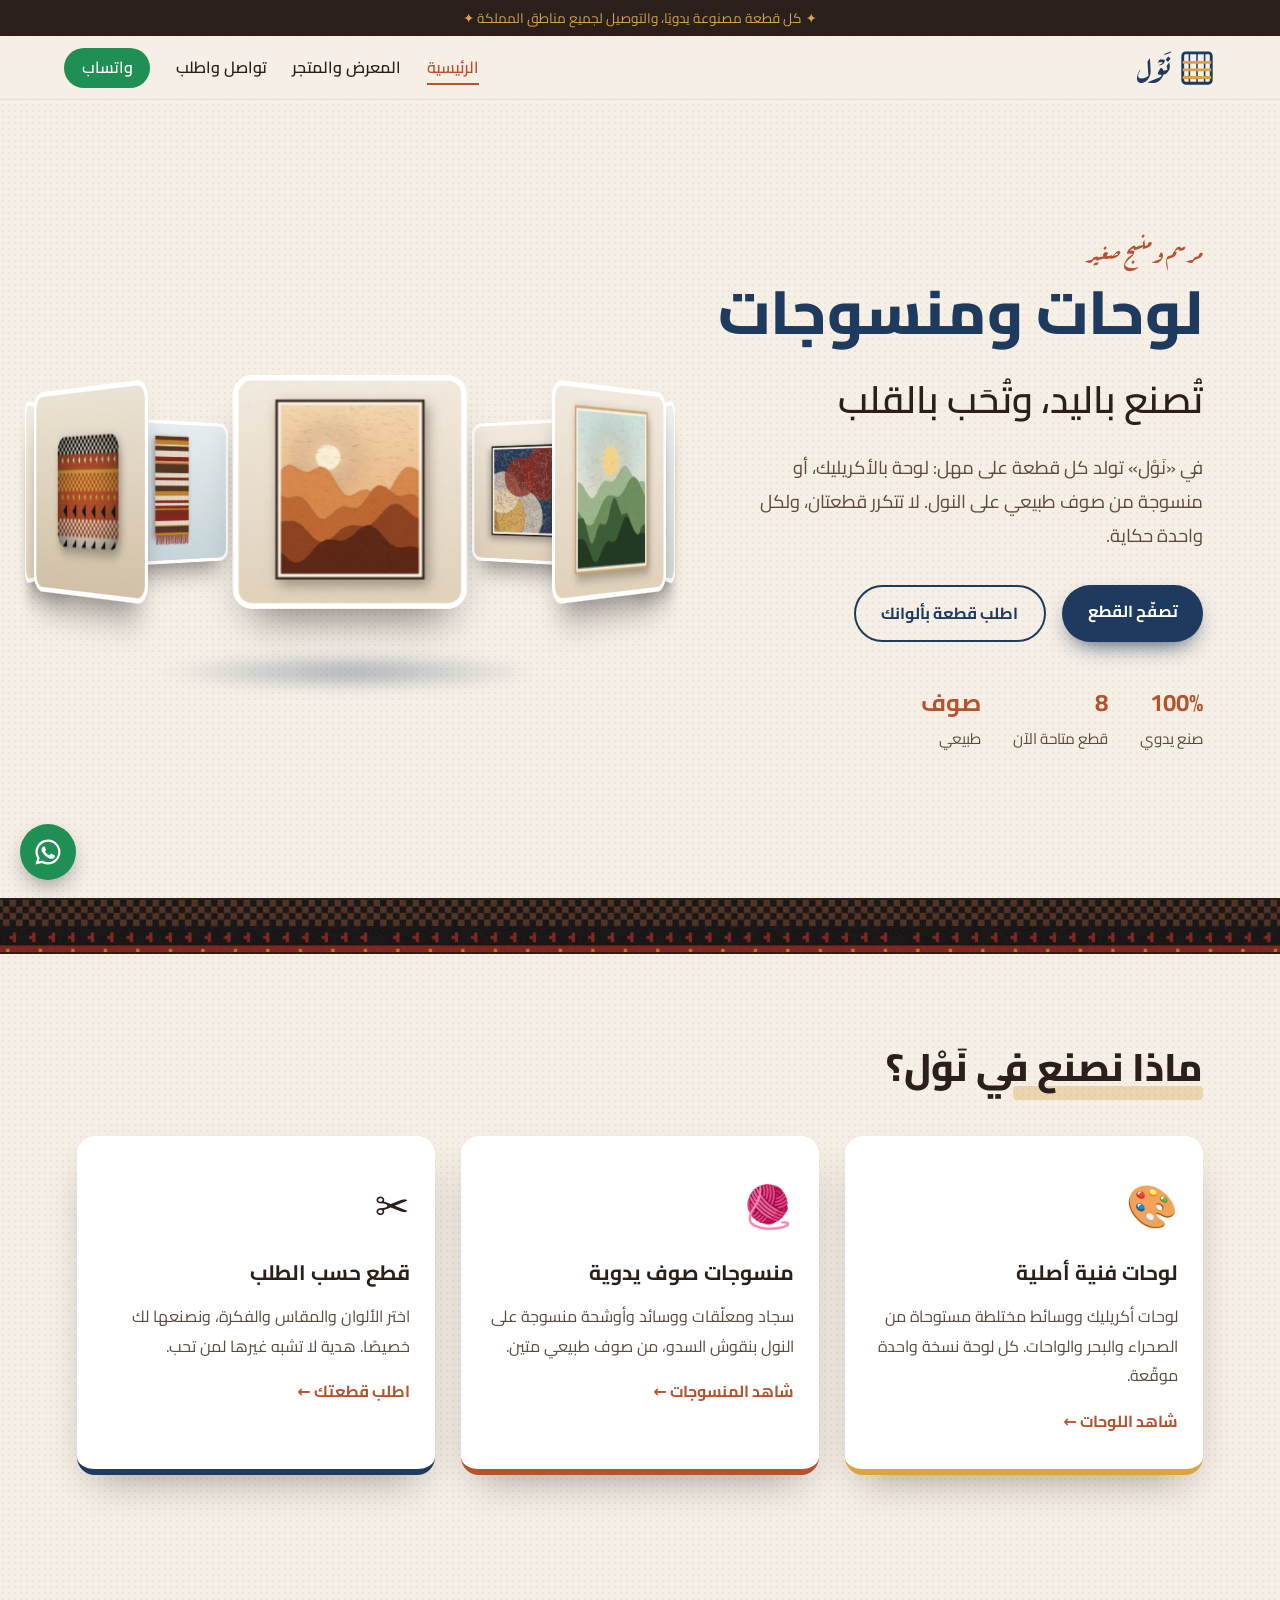
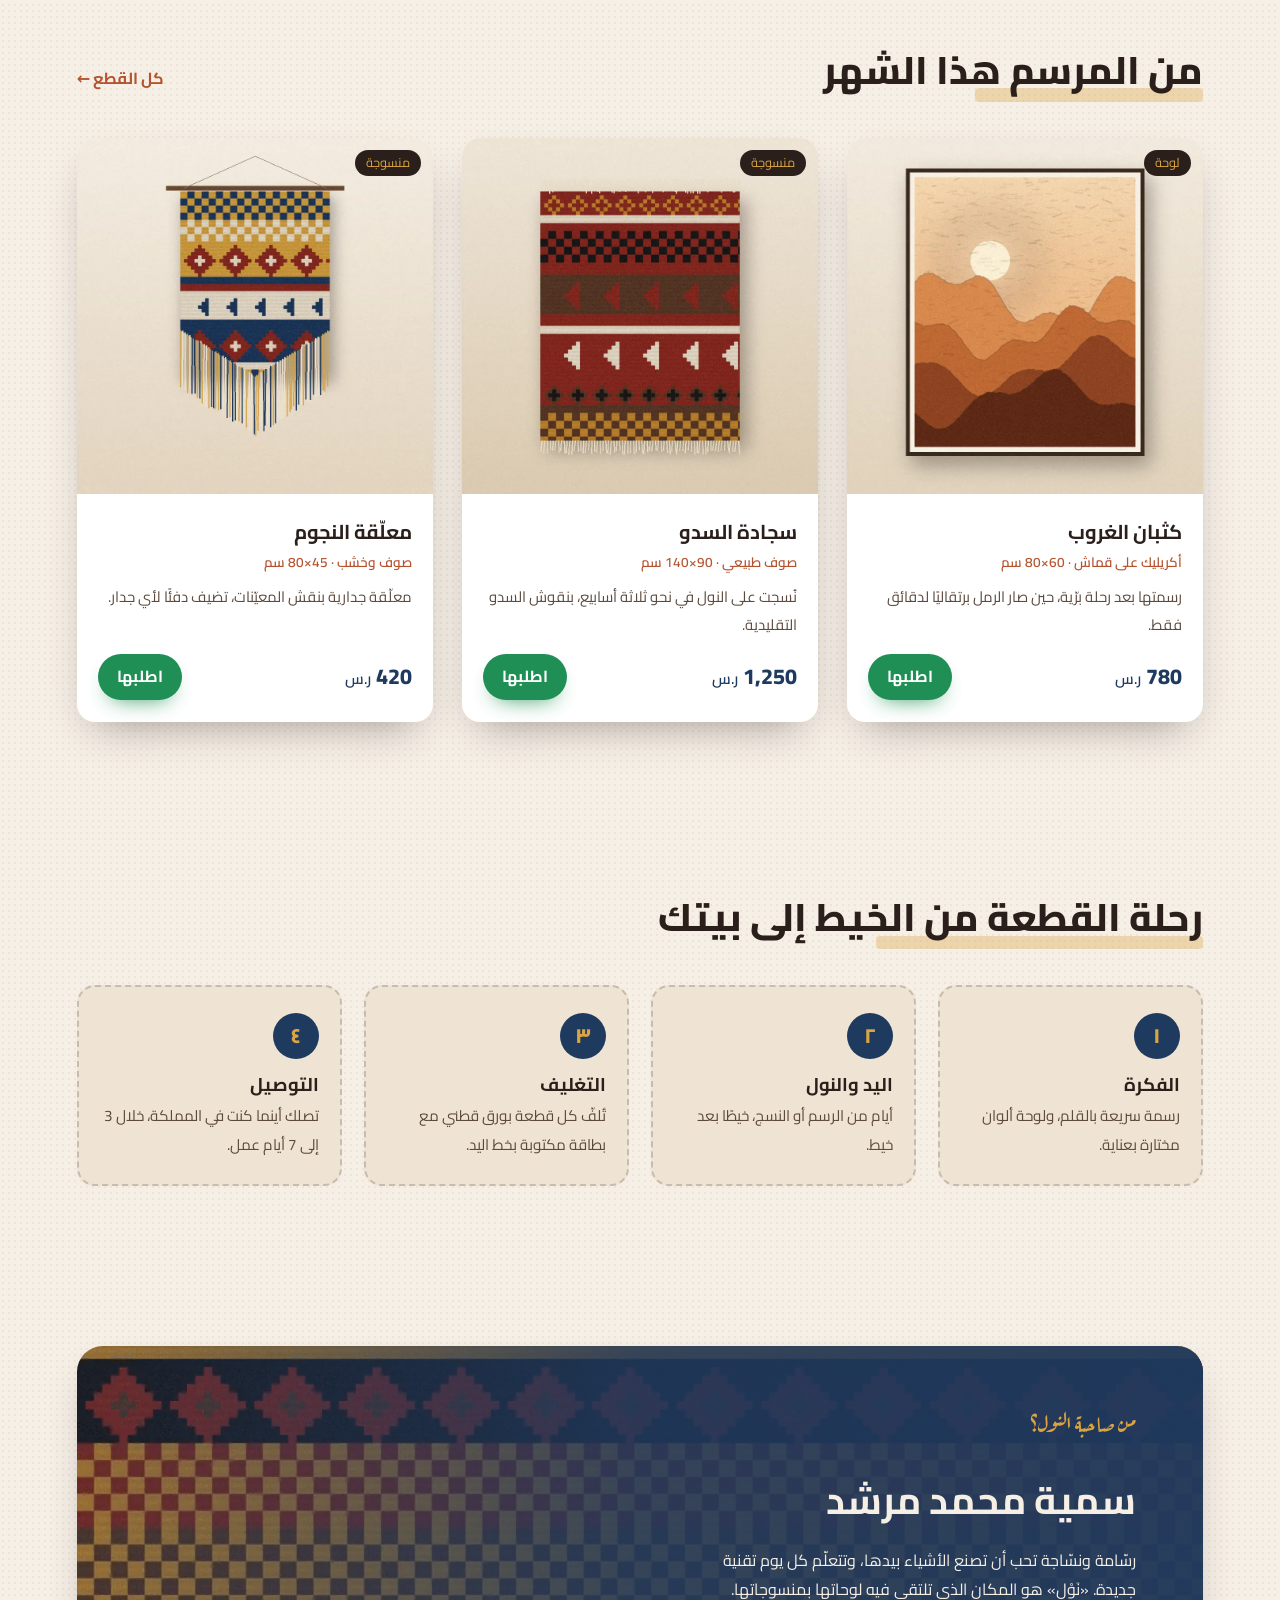
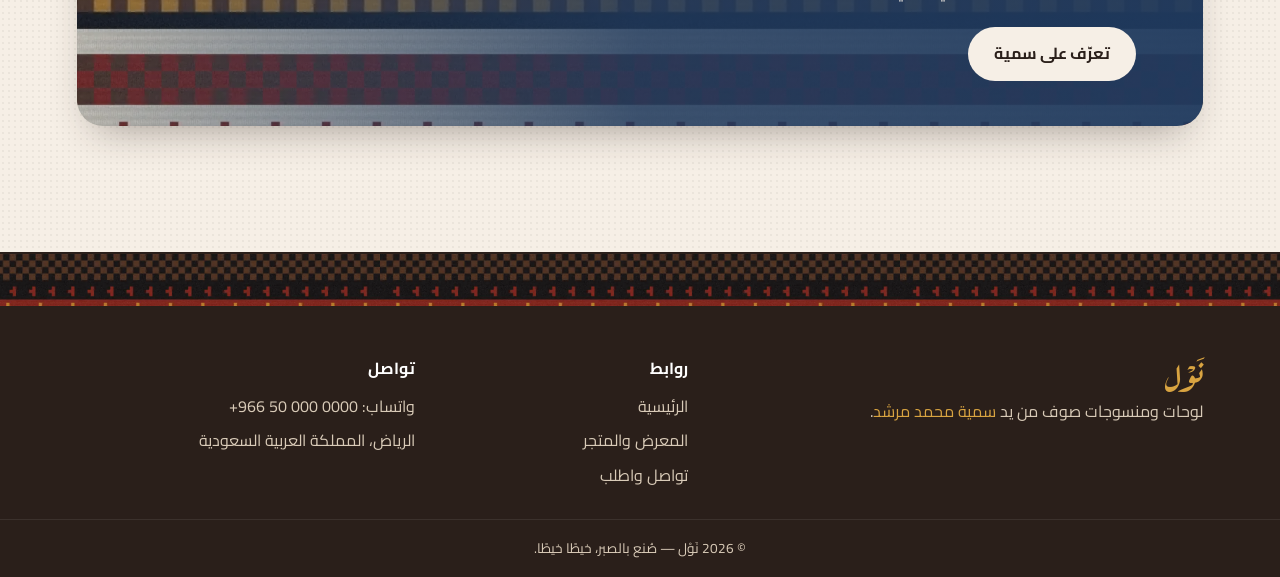
==== index.html @ 65b993cb "رفع المشروع Co-Authored-By: Claude Opus 5.5 <noreply@anthropic.com> Claude-Session: https://claude.a" ====
<!DOCTYPE html>
<html lang="ar" dir="rtl">
<head>
  <meta charset="UTF-8">
  <meta name="viewport" content="width=device-width, initial-scale=1.0">
  <title>نَوْل — لوحات ومنسوجات صوف يدوية</title>
  <meta name="description" content="لوحات فنية ومنسوجات صوف تُصنع يدويًا بنقوش السدو، والطلب عبر واتساب.">
  <meta name="theme-color" content="#1f3a5f">
  <link rel="preconnect" href="https://fonts.googleapis.com">
  <link rel="preconnect" href="https://fonts.gstatic.com" crossorigin>
  <link href="https://fonts.googleapis.com/css2?family=Aref+Ruqaa:wght@400;700&family=Cairo:wght@400;600;800&display=swap" rel="stylesheet">
  <link rel="stylesheet" href="style.css">
</head>
<body class="page-home">

  <div class="topbar">✦ كل قطعة مصنوعة يدويًا، والتوصيل لجميع مناطق المملكة ✦</div>
  <header class="site-header">
    <a href="index.html" class="logo" aria-label="نَوْل — الرئيسية">
      <svg viewBox="0 0 40 40" aria-hidden="true"><rect x="5" y="4" width="30" height="32" rx="3" fill="none" stroke="currentColor" stroke-width="3"/><path d="M12 4v32M20 4v32M28 4v32" stroke="currentColor" stroke-width="1.6"/><path d="M5 14h30M5 22h30M5 30h30" stroke="#d9a441" stroke-width="3"/></svg>
      <span>نَوْل</span>
    </a>
    <button class="menu-btn" aria-label="القائمة" aria-expanded="false">☰</button>
    <nav class="nav">
      <a href="index.html" aria-current="page">الرئيسية</a>
      <a href="products.html">المعرض والمتجر</a>
      <a href="contact.html">تواصل واطلب</a>
      <a class="nav-wa" href="https://wa.me/966500000000" target="_blank" rel="noopener">واتساب</a>
    </nav>
  </header>

  <main>
    <section class="hero">
      <div class="hero-text reveal">
        <p class="kicker">مرسم ومنسج صغير</p>
        <h1>لوحات ومنسوجات<br><span>تُصنع باليد، وتُحَب بالقلب</span></h1>
        <p class="lead">في «نَوْل» تولد كل قطعة على مهل: لوحة بالأكريليك، أو منسوجة من صوف طبيعي على النول. لا تتكرر قطعتان، ولكل واحدة حكاية.</p>
        <div class="hero-actions">
          <a class="btn btn-primary" href="products.html">تصفّح القطع</a>
          <a class="btn btn-ghost" href="contact.html">اطلب قطعة بألوانك</a>
        </div>
        <ul class="hero-facts">
          <li><strong>100%</strong> صنع يدوي</li>
          <li><strong>8</strong> قطع متاحة الآن</li>
          <li><strong>صوف</strong> طبيعي</li>
        </ul>
      </div>
      <div class="carousel-scene reveal" aria-label="عرض دوّار ثلاثي الأبعاد لقطع نَوْل">
        <div class="ring"><figure class="ring-item" style="--i:0"><img src="assets/images/painting-dunes.webp" alt="" width="900" height="900"></figure><figure class="ring-item" style="--i:1"><img src="assets/images/painting-oasis.webp" alt="" width="900" height="900"></figure><figure class="ring-item" style="--i:2"><img src="assets/images/painting-sea.webp" alt="" width="900" height="900"></figure><figure class="ring-item" style="--i:3"><img src="assets/images/painting-abstract.webp" alt="" width="900" height="900"></figure><figure class="ring-item" style="--i:4"><img src="assets/images/rug-sadu.webp" alt="" width="900" height="900"></figure><figure class="ring-item" style="--i:5"><img src="assets/images/scarf-wool.webp" alt="" width="900" height="900"></figure><figure class="ring-item" style="--i:6"><img src="assets/images/wall-hanging.webp" alt="" width="900" height="900"></figure><figure class="ring-item" style="--i:7"><img src="assets/images/cushion-sadu.webp" alt="" width="900" height="900"></figure></div>
        <div class="ring-floor" aria-hidden="true"></div>
      </div>
    </section>

    <div class="sadu-band" role="presentation"></div>

    <section class="section services">
      <h2 class="section-title reveal">ماذا نصنع في نَوْل؟</h2>
      <div class="service-grid">
        <article class="service reveal" data-tilt>
          <div class="service-ico">🎨</div>
          <h3>لوحات فنية أصلية</h3>
          <p>لوحات أكريليك ووسائط مختلطة مستوحاة من الصحراء والبحر والواحات. كل لوحة نسخة واحدة موقّعة.</p>
          <a href="products.html#paintings">شاهد اللوحات ←</a>
        </article>
        <article class="service reveal" data-tilt>
          <div class="service-ico">🧶</div>
          <h3>منسوجات صوف يدوية</h3>
          <p>سجاد ومعلّقات ووسائد وأوشحة منسوجة على النول بنقوش السدو، من صوف طبيعي متين.</p>
          <a href="products.html#textiles">شاهد المنسوجات ←</a>
        </article>
        <article class="service reveal" data-tilt>
          <div class="service-ico">✂️</div>
          <h3>قطع حسب الطلب</h3>
          <p>اختر الألوان والمقاس والفكرة، ونصنعها لك خصيصًا. هدية لا تشبه غيرها لمن تحب.</p>
          <a href="contact.html">اطلب قطعتك ←</a>
        </article>
      </div>
    </section>

    <section class="section featured">
      <div class="featured-head">
        <h2 class="section-title reveal">من المرسم هذا الشهر</h2>
        <a class="link-more reveal" href="products.html">كل القطع ←</a>
      </div>
      <div class="product-grid">
        <article class="product reveal" data-cat="painting" data-tilt>
          <div class="product-img"><img src="assets/images/painting-dunes.webp" alt="كثبان الغروب — لوحة يدوية" width="900" height="900" loading="lazy"><span class="tag">لوحة</span></div>
          <div class="product-body">
            <h3>كثبان الغروب</h3>
            <p class="size">أكريليك على قماش · 60×80 سم</p>
            <p class="story">رسمتها بعد رحلة برّية، حين صار الرمل برتقاليًا لدقائق فقط.</p>
            <div class="buy">
              <span class="price">780 <small>ر.س</small></span>
              <a class="btn btn-wa order" data-product="كثبان الغروب" data-price="780" href="https://wa.me/966500000000" target="_blank" rel="noopener">اطلبها</a>
            </div>
          </div>
        </article>
        <article class="product reveal" data-cat="textile" data-tilt>
          <div class="product-img"><img src="assets/images/rug-sadu.webp" alt="سجادة السدو — منسوجة يدوية" width="900" height="900" loading="lazy"><span class="tag">منسوجة</span></div>
          <div class="product-body">
            <h3>سجادة السدو</h3>
            <p class="size">صوف طبيعي · 90×140 سم</p>
            <p class="story">نُسجت على النول في نحو ثلاثة أسابيع، بنقوش السدو التقليدية.</p>
            <div class="buy">
              <span class="price">1,250 <small>ر.س</small></span>
              <a class="btn btn-wa order" data-product="سجادة السدو" data-price="1250" href="https://wa.me/966500000000" target="_blank" rel="noopener">اطلبها</a>
            </div>
          </div>
        </article>
        <article class="product reveal" data-cat="textile" data-tilt>
          <div class="product-img"><img src="assets/images/wall-hanging.webp" alt="معلّقة النجوم — منسوجة يدوية" width="900" height="900" loading="lazy"><span class="tag">منسوجة</span></div>
          <div class="product-body">
            <h3>معلّقة النجوم</h3>
            <p class="size">صوف وخشب · 45×80 سم</p>
            <p class="story">معلّقة جدارية بنقش المعيّنات، تضيف دفئًا لأي جدار.</p>
            <div class="buy">
              <span class="price">420 <small>ر.س</small></span>
              <a class="btn btn-wa order" data-product="معلّقة النجوم" data-price="420" href="https://wa.me/966500000000" target="_blank" rel="noopener">اطلبها</a>
            </div>
          </div>
        </article>
      </div>
    </section>

    <section class="section process">
      <h2 class="section-title reveal">رحلة القطعة من الخيط إلى بيتك</h2>
      <ol class="steps">
        <li class="reveal"><span class="step-n">١</span><h3>الفكرة</h3><p>رسمة سريعة بالقلم، ولوحة ألوان مختارة بعناية.</p></li>
        <li class="reveal"><span class="step-n">٢</span><h3>اليد والنول</h3><p>أيام من الرسم أو النسج، خيطًا بعد خيط.</p></li>
        <li class="reveal"><span class="step-n">٣</span><h3>التغليف</h3><p>تُلفّ كل قطعة بورق قطني مع بطاقة مكتوبة بخط اليد.</p></li>
        <li class="reveal"><span class="step-n">٤</span><h3>التوصيل</h3><p>تصلك أينما كنت في المملكة، خلال 3 إلى 7 أيام عمل.</p></li>
      </ol>
    </section>

    <section class="section maker">
      <div class="maker-card reveal" data-tilt>
        <img src="assets/images/workshop.webp" alt="" width="1600" height="600">
        <div class="maker-text">
          <p class="kicker">من صاحبة النول؟</p>
          <h2>سمية محمد مرشد</h2>
          <p>رسّامة ونسّاجة تحب أن تصنع الأشياء بيدها، وتتعلّم كل يوم تقنية جديدة. «نَوْل» هو المكان الذي تلتقي فيه لوحاتها بمنسوجاتها.</p>
          <a class="btn btn-light" href="https://sumaya-morshed.pages.dev" target="_blank" rel="noopener">تعرّف على سمية</a>
        </div>
      </div>
    </section>
  </main>

  <footer class="site-footer">
    <div class="sadu-band" role="presentation"></div>
    <div class="footer-grid">
      <div>
        <p class="footer-logo">نَوْل</p>
        <p>لوحات ومنسوجات صوف من يد <a href="https://sumaya-morshed.pages.dev" target="_blank" rel="noopener">سمية محمد مرشد</a>.</p>
      </div>
      <div>
        <p class="footer-h">روابط</p>
        <a href="index.html">الرئيسية</a>
        <a href="products.html">المعرض والمتجر</a>
        <a href="contact.html">تواصل واطلب</a>
      </div>
      <div>
        <p class="footer-h">تواصل</p>
        <a href="https://wa.me/966500000000" target="_blank" rel="noopener">واتساب: <span dir="ltr">+966 50 000 0000</span></a>
        <span>الرياض، المملكة العربية السعودية</span>
      </div>
    </div>
    <p class="copy">© <span id="year">2026</span> نَوْل — صُنع بالصبر، خيطًا خيطًا.</p>
  </footer>

  <a class="wa-float" href="https://wa.me/966500000000" target="_blank" rel="noopener" aria-label="راسلنا على واتساب">
    <svg viewBox="0 0 24 24" aria-hidden="true"><path fill="currentColor" d="M12 2a10 10 0 0 0-8.6 15.1L2 22l5-1.3A10 10 0 1 0 12 2Zm0 18.2a8.2 8.2 0 0 1-4.2-1.2l-.3-.2-3 .8.8-2.9-.2-.3A8.2 8.2 0 1 1 12 20.2Zm4.5-6.1c-.2-.1-1.5-.7-1.7-.8s-.4-.1-.6.1-.7.8-.8 1-.3.2-.5.1a6.7 6.7 0 0 1-3.3-2.9c-.2-.4.2-.4.7-1.3a.5.5 0 0 0 0-.4l-.8-1.9c-.2-.5-.4-.4-.6-.4h-.5a1 1 0 0 0-.7.3 3 3 0 0 0-.9 2.2 5.2 5.2 0 0 0 1.1 2.7 11.8 11.8 0 0 0 4.5 4c1.7.7 2.3.8 3.2.6a2.7 2.7 0 0 0 1.8-1.3 2.2 2.2 0 0 0 .2-1.3c-.1-.1-.3-.2-.6-.3Z"/></svg>
  </a>

  <script src="script.js"></script>
</body>
</html>
---- style.css ----
/* ===== هوية نَوْل ===== */
:root {
  --cream: #f6efe6;
  --sand: #efe4d3;
  --ink: #2a1f1a;
  --ink-soft: #5c4a3e;
  --indigo: #1f3a5f;
  --indigo-2: #2b4f7a;
  --saffron: #d9a441;
  --clay: #b5532f;
  --wa: #1f8f55;
  --radius: 18px;
  --shadow: 0 18px 40px -18px rgba(42, 31, 26, .45);
}

* { box-sizing: border-box; margin: 0; padding: 0; }
html { scroll-behavior: smooth; }
body {
  font-family: "Cairo", system-ui, sans-serif;
  background: var(--cream); color: var(--ink); line-height: 1.85; overflow-x: hidden;
  background-image: radial-gradient(rgba(42,31,26,.05) 1px, transparent 1px);
  background-size: 6px 6px;
}
img { max-width: 100%; height: auto; display: block; }
a { color: inherit; text-decoration: none; }

/* شريط علوي */
.topbar { background: var(--ink); color: var(--saffron); text-align: center; font-size: .85rem; padding: .35rem 1rem; }

/* الرأس */
.site-header {
  position: sticky; top: 0; z-index: 50;
  display: flex; align-items: center; justify-content: space-between;
  padding: .7rem 5vw; background: rgba(246,239,230,.9); backdrop-filter: blur(10px);
  border-bottom: 1px solid rgba(42,31,26,.08);
}
.logo { display: flex; align-items: center; gap: .5rem; color: var(--indigo); }
.logo svg { width: 38px; height: 38px; }
.logo span { font-family: "Aref Ruqaa", serif; font-size: 2rem; line-height: 1; }
.nav { display: flex; align-items: center; gap: 1.6rem; font-weight: 600; }
.nav a[aria-current="page"] { color: var(--clay); box-shadow: 0 2px 0 var(--clay); }
.nav-wa { background: var(--wa); color: #fff; padding: .35rem 1.1rem; border-radius: 99px; }
.menu-btn { display: none; background: none; border: 0; font-size: 1.6rem; cursor: pointer; color: var(--ink); }

/* أزرار */
.btn { display: inline-block; padding: .75rem 1.6rem; border-radius: 99px; font-weight: 700; transition: transform .25s, box-shadow .25s, background .25s; }
.btn:hover { transform: translateY(-3px); }
.btn-primary { background: var(--indigo); color: #fff; box-shadow: 0 10px 24px -10px var(--indigo); }
.btn-ghost { border: 2px solid var(--indigo); color: var(--indigo); }
.btn-ghost:hover { background: var(--indigo); color: #fff; }
.btn-wa { background: var(--wa); color: #fff; box-shadow: 0 10px 22px -12px var(--wa); }
.btn-light { background: var(--cream); color: var(--ink); }

/* الأقسام */
.section { padding: 5rem 6vw; }
.section-title { font-size: clamp(1.7rem, 3.4vw, 2.4rem); font-weight: 800; margin-bottom: 2rem; position: relative; display: inline-block; }
.section-title::after { content: ""; position: absolute; right: 0; bottom: .1em; width: 60%; height: .35em; background: var(--saffron); opacity: .35; z-index: -1; border-radius: 4px; }
.kicker { font-family: "Aref Ruqaa", serif; color: var(--clay); font-size: 1.4rem; }
.muted { color: var(--ink-soft); font-size: .95rem; }

.sadu-band { height: 52px; background: url(assets/images/sadu-band.webp) repeat-x center / auto 100%; box-shadow: 0 -2px 0 var(--ink), 0 2px 0 var(--ink); }

/* ===== الرئيسية: البطل ===== */
.hero { display: grid; grid-template-columns: 1fr 1fr; gap: 2rem; align-items: center; padding: 3.5rem 6vw 4.5rem; min-height: calc(100vh - 100px); }
.hero h1 { font-size: clamp(2.2rem, 4.8vw, 3.8rem); line-height: 1.3; font-weight: 800; color: var(--indigo); }
.hero h1 span { color: var(--ink); font-size: .62em; font-weight: 600; }
.lead { font-size: 1.15rem; color: var(--ink-soft); margin: 1.2rem 0 2rem; max-width: 46ch; }
.hero-actions { display: flex; gap: 1rem; flex-wrap: wrap; }
.hero-facts { list-style: none; display: flex; gap: 2rem; margin-top: 2.4rem; flex-wrap: wrap; }
.hero-facts li { color: var(--ink-soft); font-size: .95rem; }
.hero-facts strong { display: block; font-size: 1.5rem; color: var(--clay); }

/* العرض الدوّار ثلاثي الأبعاد */
.carousel-scene { --w: 170px; --r: 300px; height: 460px; perspective: 1100px; display: grid; place-items: center; position: relative; }
.ring { width: var(--w); height: var(--w); position: relative; transform-style: preserve-3d; animation: spin 26s linear infinite; }
.carousel-scene:hover .ring { animation-play-state: paused; }
.ring-item {
  position: absolute; inset: 0; border-radius: 14px; overflow: hidden;
  transform: rotateY(calc(var(--i) * 45deg)) translateZ(var(--r));
  box-shadow: 0 20px 30px -14px rgba(0,0,0,.5); border: 4px solid #fff;
}
.ring-item img { width: 100%; height: 100%; object-fit: cover; }
.ring-floor { position: absolute; bottom: 30px; width: 70%; height: 40px; border-radius: 50%; background: radial-gradient(rgba(31,58,95,.35), transparent 70%); filter: blur(6px); }
@keyframes spin { from { transform: rotateX(-8deg) rotateY(0); } to { transform: rotateX(-8deg) rotateY(-360deg); } }

/* الخدمات */
.service-grid { display: grid; grid-template-columns: repeat(3, 1fr); gap: 1.6rem; }
.service {
  background: #fff; border-radius: var(--radius); padding: 2rem 1.6rem; box-shadow: var(--shadow);
  border-bottom: 6px solid var(--saffron); transform-style: preserve-3d; transition: transform .2s ease-out;
}
.service:nth-child(2) { border-color: var(--clay); }
.service:nth-child(3) { border-color: var(--indigo); }
.service-ico { font-size: 2.6rem; transform: translateZ(40px); }
.service h3 { font-size: 1.3rem; margin: .6rem 0; transform: translateZ(25px); }
.service p { color: var(--ink-soft); margin-bottom: 1rem; }
.service a { color: var(--clay); font-weight: 700; }

/* المنتجات */
.featured-head { display: flex; justify-content: space-between; align-items: baseline; gap: 1rem; flex-wrap: wrap; }
.link-more { color: var(--clay); font-weight: 700; }
.product-grid { display: grid; grid-template-columns: repeat(auto-fit, minmax(240px, 1fr)); gap: 1.8rem; }
.product {
  background: #fff; border-radius: var(--radius); overflow: hidden; box-shadow: var(--shadow);
  display: flex; flex-direction: column; transform-style: preserve-3d; transition: transform .2s ease-out, opacity .4s;
}
.product.hide { display: none; }
.product-img { position: relative; overflow: hidden; }
.product-img img { aspect-ratio: 1; width: 100%; object-fit: cover; transition: transform .6s; }
.product:hover .product-img img { transform: scale(1.06); }
.tag { position: absolute; top: 12px; right: 12px; background: var(--ink); color: var(--saffron); font-size: .8rem; padding: .1rem .7rem; border-radius: 99px; }
.product-body { padding: 1.2rem 1.3rem 1.4rem; display: flex; flex-direction: column; flex: 1; }
.product h3 { font-size: 1.25rem; }
.size { color: var(--clay); font-size: .85rem; font-weight: 600; }
.story { color: var(--ink-soft); font-size: .93rem; margin: .5rem 0 1rem; flex: 1; }
.buy { display: flex; justify-content: space-between; align-items: center; gap: .6rem; }
.price { font-size: 1.35rem; font-weight: 800; color: var(--indigo); }
.price small { font-size: .7em; font-weight: 600; }
.buy .btn { padding: .5rem 1.2rem; }

/* المراحل */
.steps { list-style: none; display: grid; grid-template-columns: repeat(4, 1fr); gap: 1.4rem; counter-reset: s; }
.steps li { background: var(--sand); border-radius: var(--radius); padding: 1.6rem 1.3rem; position: relative; border: 2px dashed rgba(42,31,26,.2); }
.step-n { display: grid; place-items: center; width: 46px; height: 46px; border-radius: 50%; background: var(--indigo); color: var(--saffron); font-weight: 800; font-size: 1.3rem; margin-bottom: .6rem; }
.steps h3 { font-size: 1.15rem; }
.steps p { color: var(--ink-soft); font-size: .95rem; }

/* صاحبة النول */
.maker-card { position: relative; border-radius: 26px; overflow: hidden; box-shadow: var(--shadow); transform-style: preserve-3d; transition: transform .2s ease-out; }
.maker-card img { width: 100%; height: 380px; object-fit: cover; }
.maker-text {
  position: absolute; inset: 0; display: flex; flex-direction: column; justify-content: center; align-items: flex-start;
  padding: 2rem 6%; color: var(--cream);
  background: linear-gradient(to left, rgba(31,58,95,.95) 0%, rgba(31,58,95,.85) 50%, rgba(31,58,95,.2) 100%);
}
.maker-text .kicker { color: var(--saffron); }
.maker-text h2 { font-size: clamp(1.7rem, 3.5vw, 2.4rem); }
.maker-text p { max-width: 48ch; margin: .6rem 0 1.4rem; }

/* رأس الصفحات الداخلية */
.page-hero { text-align: center; padding: 4rem 6vw 1rem; }
.page-hero h1 { font-size: clamp(2rem, 4.5vw, 3.2rem); color: var(--indigo); }
.page-hero p { color: var(--ink-soft); max-width: 60ch; margin: .8rem auto 0; font-size: 1.1rem; }
.filters { display: flex; justify-content: center; gap: .7rem; margin-top: 2rem; flex-wrap: wrap; }
.filter { font: inherit; font-weight: 700; padding: .5rem 1.5rem; border-radius: 99px; border: 2px solid var(--indigo); background: transparent; color: var(--indigo); cursor: pointer; transition: .25s; }
.filter.active, .filter:hover { background: var(--indigo); color: #fff; }
.shop { padding-top: 2.5rem; padding-bottom: 2rem; }
.shop.hide { display: none; }
.group-title { font-size: 1.6rem; margin-bottom: 1.4rem; }
.cta-box { text-align: center; background: var(--sand); border-radius: 26px; padding: 3rem 1.5rem; border: 2px dashed var(--clay); transform-style: preserve-3d; transition: transform .2s ease-out; }
.cta-box h2 { font-size: 1.8rem; }
.cta-box p { color: var(--ink-soft); margin: .4rem 0 1.4rem; }

/* التواصل */
.contact-grid { display: grid; grid-template-columns: repeat(3, 1fr); gap: 1.6rem; padding-top: 2.5rem; }
.contact-card { background: #fff; border-radius: var(--radius); padding: 2rem 1.6rem; text-align: center; box-shadow: var(--shadow); transform-style: preserve-3d; transition: transform .2s ease-out; }
.contact-card.wa { background: linear-gradient(150deg, var(--indigo), var(--indigo-2)); color: var(--cream); }
.c-ico { font-size: 2.4rem; transform: translateZ(40px); }
.contact-card h2 { font-size: 1.35rem; margin: .4rem 0; }
.contact-card .btn { margin-top: 1rem; }
.contact-card.wa p { color: #d9e2ee; }
.faq details { background: #fff; border-radius: 14px; margin-bottom: .9rem; box-shadow: 0 8px 20px -16px rgba(0,0,0,.5); overflow: hidden; }
.faq summary { cursor: pointer; padding: 1rem 1.3rem; font-weight: 700; list-style: none; position: relative; }
.faq summary::-webkit-details-marker { display: none; }
.faq summary::after { content: "+"; position: absolute; left: 1.3rem; color: var(--clay); font-size: 1.4rem; line-height: 1.4; }
.faq details[open] summary::after { content: "−"; }
.faq details p { padding: 0 1.3rem 1.2rem; color: var(--ink-soft); }

/* التذييل */
.site-footer { background: var(--ink); color: #d9cbb8; margin-top: 3rem; }
.footer-grid { display: grid; grid-template-columns: 2fr 1fr 1.4fr; gap: 2rem; padding: 3rem 6vw 1.5rem; }
.footer-grid a, .footer-grid span { display: block; margin-bottom: .3rem; }
.footer-grid a span { display: inline; margin: 0; }
.footer-grid a:hover { color: var(--saffron); }
.footer-grid p a { display: inline; color: var(--saffron); }
.footer-logo { font-family: "Aref Ruqaa", serif; font-size: 2.2rem; color: var(--saffron); line-height: 1.2; }
.footer-h { color: #fff; font-weight: 700; margin-bottom: .5rem; }
.copy { text-align: center; padding: 1rem; border-top: 1px solid rgba(255,255,255,.08); font-size: .85rem; }

/* زر واتساب العائم */
.wa-float { position: fixed; bottom: 20px; left: 20px; z-index: 60; width: 56px; height: 56px; border-radius: 50%; background: var(--wa); color: #fff; display: grid; place-items: center; box-shadow: 0 10px 25px -8px rgba(0,0,0,.5); transition: transform .25s; }
.wa-float:hover { transform: scale(1.1) rotate(-8deg); }
.wa-float svg { width: 30px; height: 30px; }

/* ظهور تدريجي */
.reveal { opacity: 0; transform: translateY(26px); transition: opacity .8s ease, transform .8s ease; }
.reveal.shown { opacity: 1; transform: none; }

/* ===== الجوال ===== */
@media (max-width: 960px) {
  .steps { grid-template-columns: repeat(2, 1fr); }
  .service-grid, .contact-grid { grid-template-columns: 1fr; }
}
@media (max-width: 760px) {
  .menu-btn { display: block; }
  .nav { position: absolute; top: 100%; right: 0; left: 0; flex-direction: column; gap: 1rem; background: var(--cream); padding: 1.2rem; border-bottom: 1px solid rgba(42,31,26,.1); display: none; }
  .nav.open { display: flex; }
  .hero { grid-template-columns: 1fr; text-align: center; min-height: auto; padding-top: 2rem; }
  .lead { margin-inline: auto; }
  .hero-actions, .hero-facts { justify-content: center; }
  .carousel-scene { --w: 110px; --r: 175px; height: 320px; order: -1; }
  .section { padding: 3.5rem 6vw; }
  .steps { grid-template-columns: 1fr; }
  .footer-grid { grid-template-columns: 1fr; text-align: center; }
  .maker-card img { height: 460px; }
  .maker-text { background: rgba(31,58,95,.88); align-items: center; text-align: center; }
}

@media (prefers-reduced-motion: reduce) {
  *, *::before, *::after { animation: none !important; transition: none !important; }
  .reveal { opacity: 1; transform: none; }
}

/* منع أي تمرير أفقي بسبب العناصر ثلاثية الأبعاد */
html { overflow-x: hidden; }
.hero { overflow-x: clip; }
@media (max-width: 1100px) and (min-width: 761px) {
  .carousel-scene { --w: 130px; --r: 220px; }
}
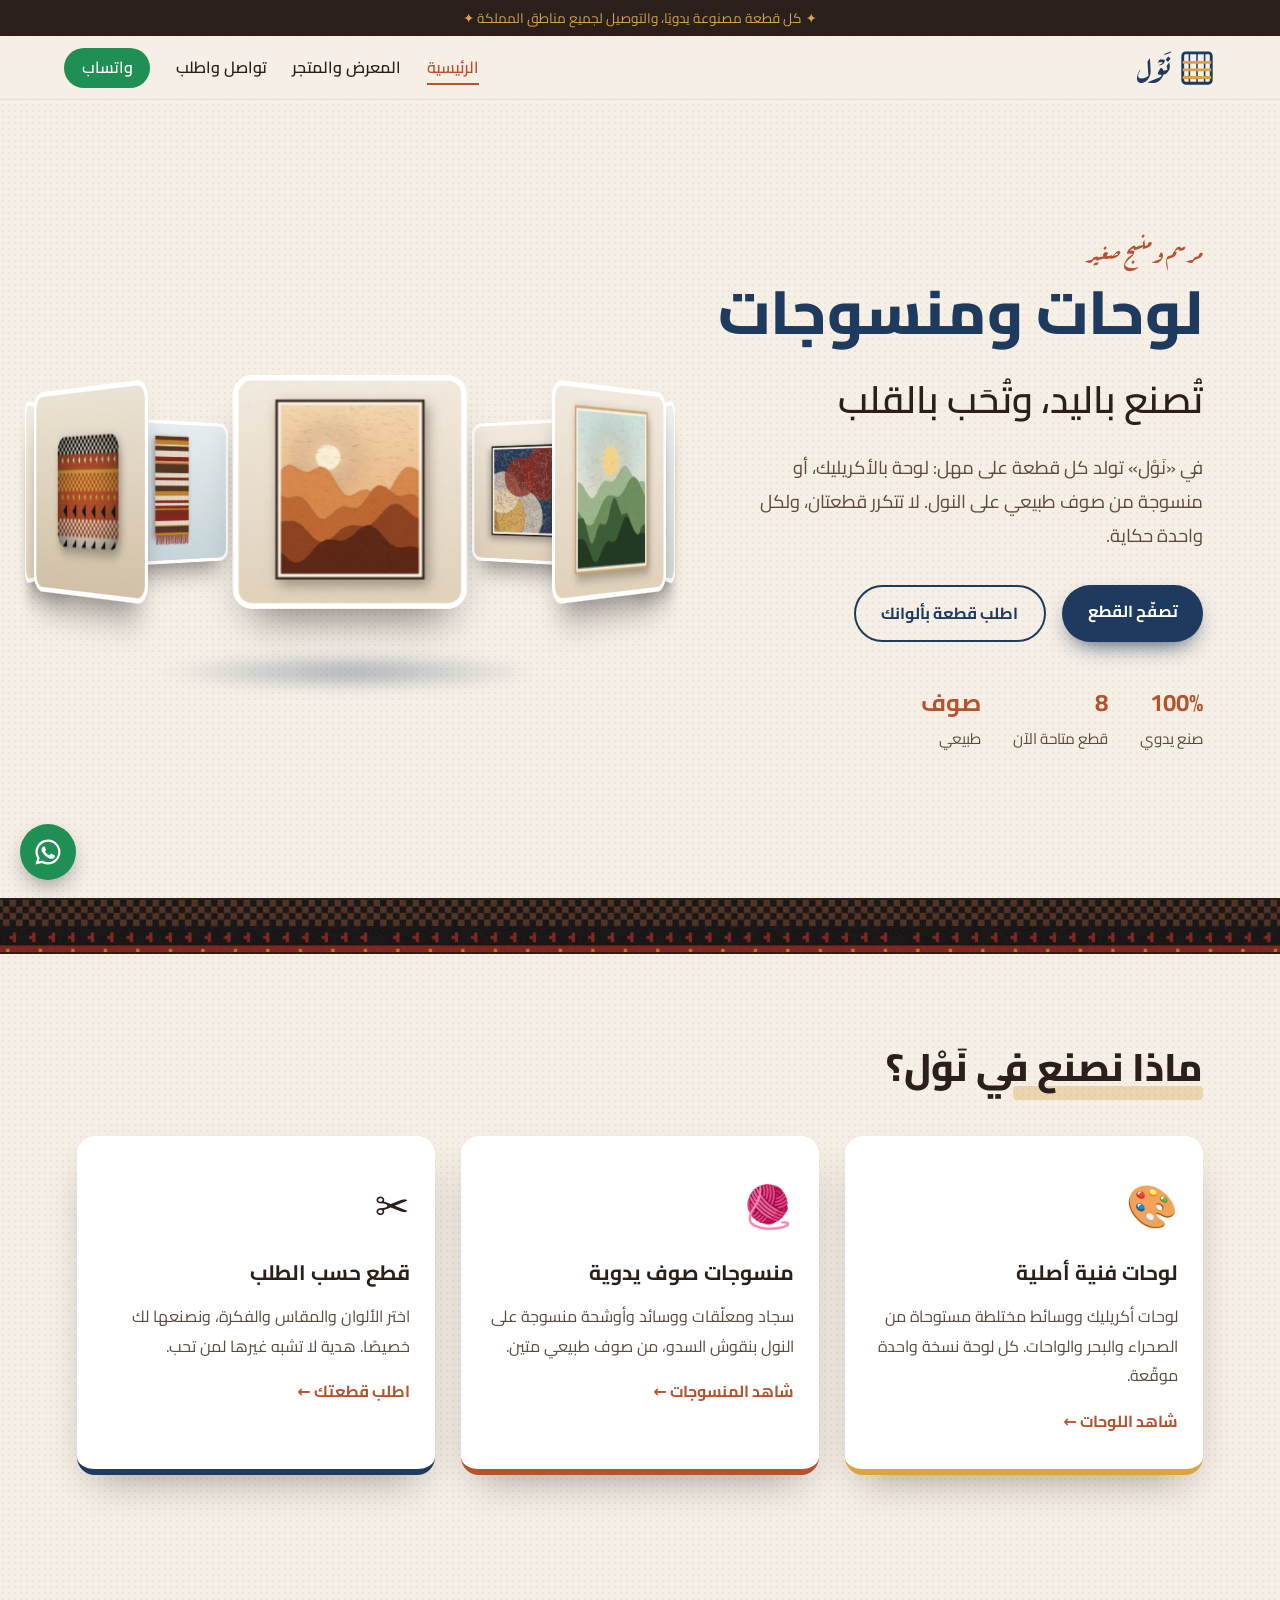
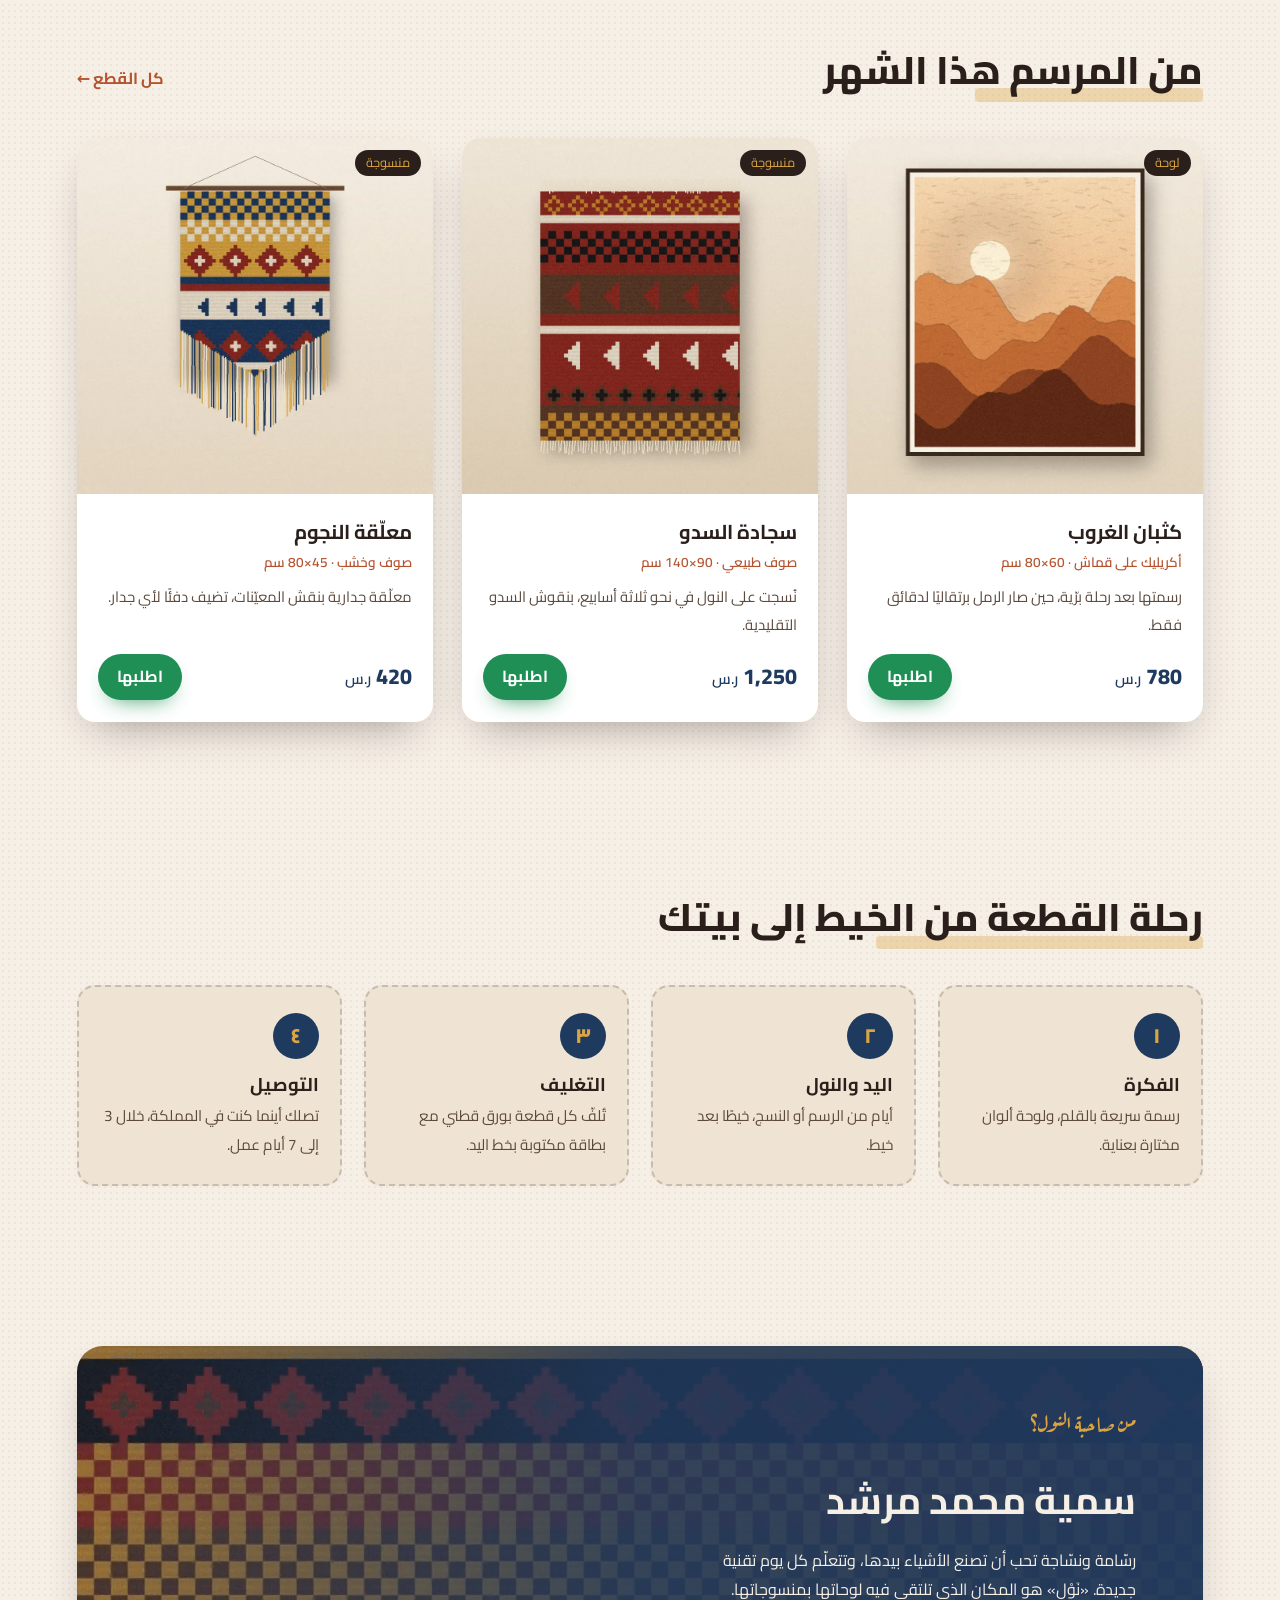
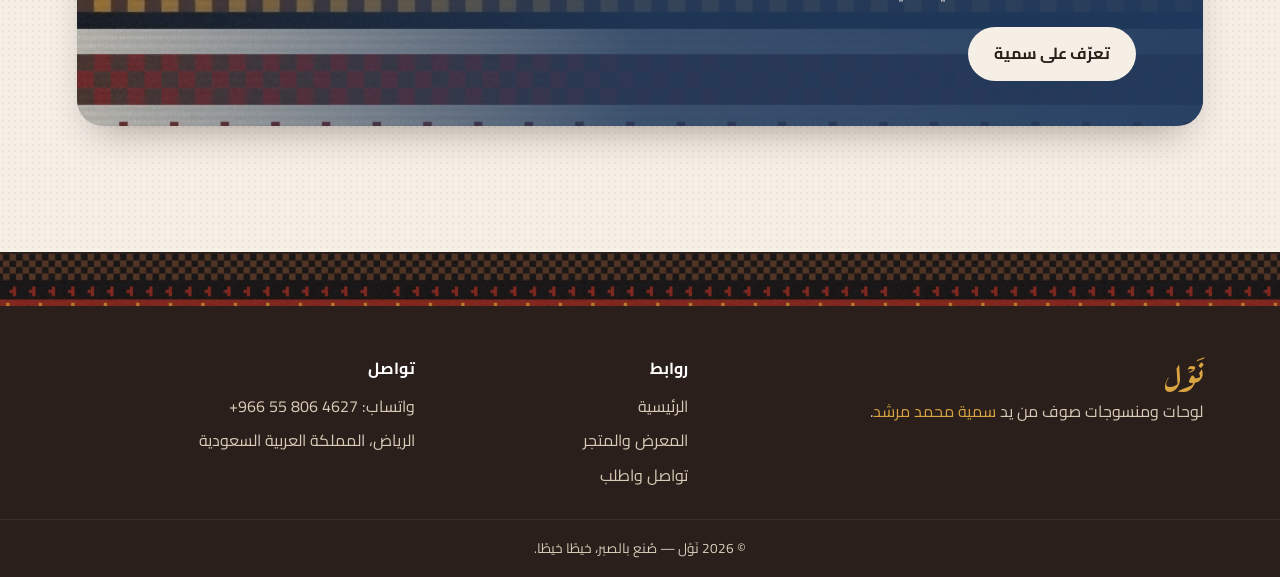
==== commit 8cc2f353: "تحديث رقم واتساب Co-Authored-By: Claude Opus 5.5 <noreply@anthropic.com> Claude-Session: https://cla" ====
--- a/index.html
+++ b/index.html
@@ -24,7 +24,7 @@
       <a href="index.html" aria-current="page">الرئيسية</a>
       <a href="products.html">المعرض والمتجر</a>
       <a href="contact.html">تواصل واطلب</a>
-      <a class="nav-wa" href="https://wa.me/966500000000" target="_blank" rel="noopener">واتساب</a>
+      <a class="nav-wa" href="https://wa.me/966558064627" target="_blank" rel="noopener">واتساب</a>
     </nav>
   </header>
 
@@ -90,7 +90,7 @@
             <p class="story">رسمتها بعد رحلة برّية، حين صار الرمل برتقاليًا لدقائق فقط.</p>
             <div class="buy">
               <span class="price">780 <small>ر.س</small></span>
-              <a class="btn btn-wa order" data-product="كثبان الغروب" data-price="780" href="https://wa.me/966500000000" target="_blank" rel="noopener">اطلبها</a>
+              <a class="btn btn-wa order" data-product="كثبان الغروب" data-price="780" href="https://wa.me/966558064627" target="_blank" rel="noopener">اطلبها</a>
             </div>
           </div>
         </article>
@@ -102,7 +102,7 @@
             <p class="story">نُسجت على النول في نحو ثلاثة أسابيع، بنقوش السدو التقليدية.</p>
             <div class="buy">
               <span class="price">1,250 <small>ر.س</small></span>
-              <a class="btn btn-wa order" data-product="سجادة السدو" data-price="1250" href="https://wa.me/966500000000" target="_blank" rel="noopener">اطلبها</a>
+              <a class="btn btn-wa order" data-product="سجادة السدو" data-price="1250" href="https://wa.me/966558064627" target="_blank" rel="noopener">اطلبها</a>
             </div>
           </div>
         </article>
@@ -114,7 +114,7 @@
             <p class="story">معلّقة جدارية بنقش المعيّنات، تضيف دفئًا لأي جدار.</p>
             <div class="buy">
               <span class="price">420 <small>ر.س</small></span>
-              <a class="btn btn-wa order" data-product="معلّقة النجوم" data-price="420" href="https://wa.me/966500000000" target="_blank" rel="noopener">اطلبها</a>
+              <a class="btn btn-wa order" data-product="معلّقة النجوم" data-price="420" href="https://wa.me/966558064627" target="_blank" rel="noopener">اطلبها</a>
             </div>
           </div>
         </article>
@@ -159,14 +159,14 @@
       </div>
       <div>
         <p class="footer-h">تواصل</p>
-        <a href="https://wa.me/966500000000" target="_blank" rel="noopener">واتساب: <span dir="ltr">+966 50 000 0000</span></a>
+        <a href="https://wa.me/966558064627" target="_blank" rel="noopener">واتساب: <span dir="ltr">+966 55 806 4627</span></a>
         <span>الرياض، المملكة العربية السعودية</span>
       </div>
     </div>
     <p class="copy">© <span id="year">2026</span> نَوْل — صُنع بالصبر، خيطًا خيطًا.</p>
   </footer>
 
-  <a class="wa-float" href="https://wa.me/966500000000" target="_blank" rel="noopener" aria-label="راسلنا على واتساب">
+  <a class="wa-float" href="https://wa.me/966558064627" target="_blank" rel="noopener" aria-label="راسلنا على واتساب">
     <svg viewBox="0 0 24 24" aria-hidden="true"><path fill="currentColor" d="M12 2a10 10 0 0 0-8.6 15.1L2 22l5-1.3A10 10 0 1 0 12 2Zm0 18.2a8.2 8.2 0 0 1-4.2-1.2l-.3-.2-3 .8.8-2.9-.2-.3A8.2 8.2 0 1 1 12 20.2Zm4.5-6.1c-.2-.1-1.5-.7-1.7-.8s-.4-.1-.6.1-.7.8-.8 1-.3.2-.5.1a6.7 6.7 0 0 1-3.3-2.9c-.2-.4.2-.4.7-1.3a.5.5 0 0 0 0-.4l-.8-1.9c-.2-.5-.4-.4-.6-.4h-.5a1 1 0 0 0-.7.3 3 3 0 0 0-.9 2.2 5.2 5.2 0 0 0 1.1 2.7 11.8 11.8 0 0 0 4.5 4c1.7.7 2.3.8 3.2.6a2.7 2.7 0 0 0 1.8-1.3 2.2 2.2 0 0 0 .2-1.3c-.1-.1-.3-.2-.6-.3Z"/></svg>
   </a>
 
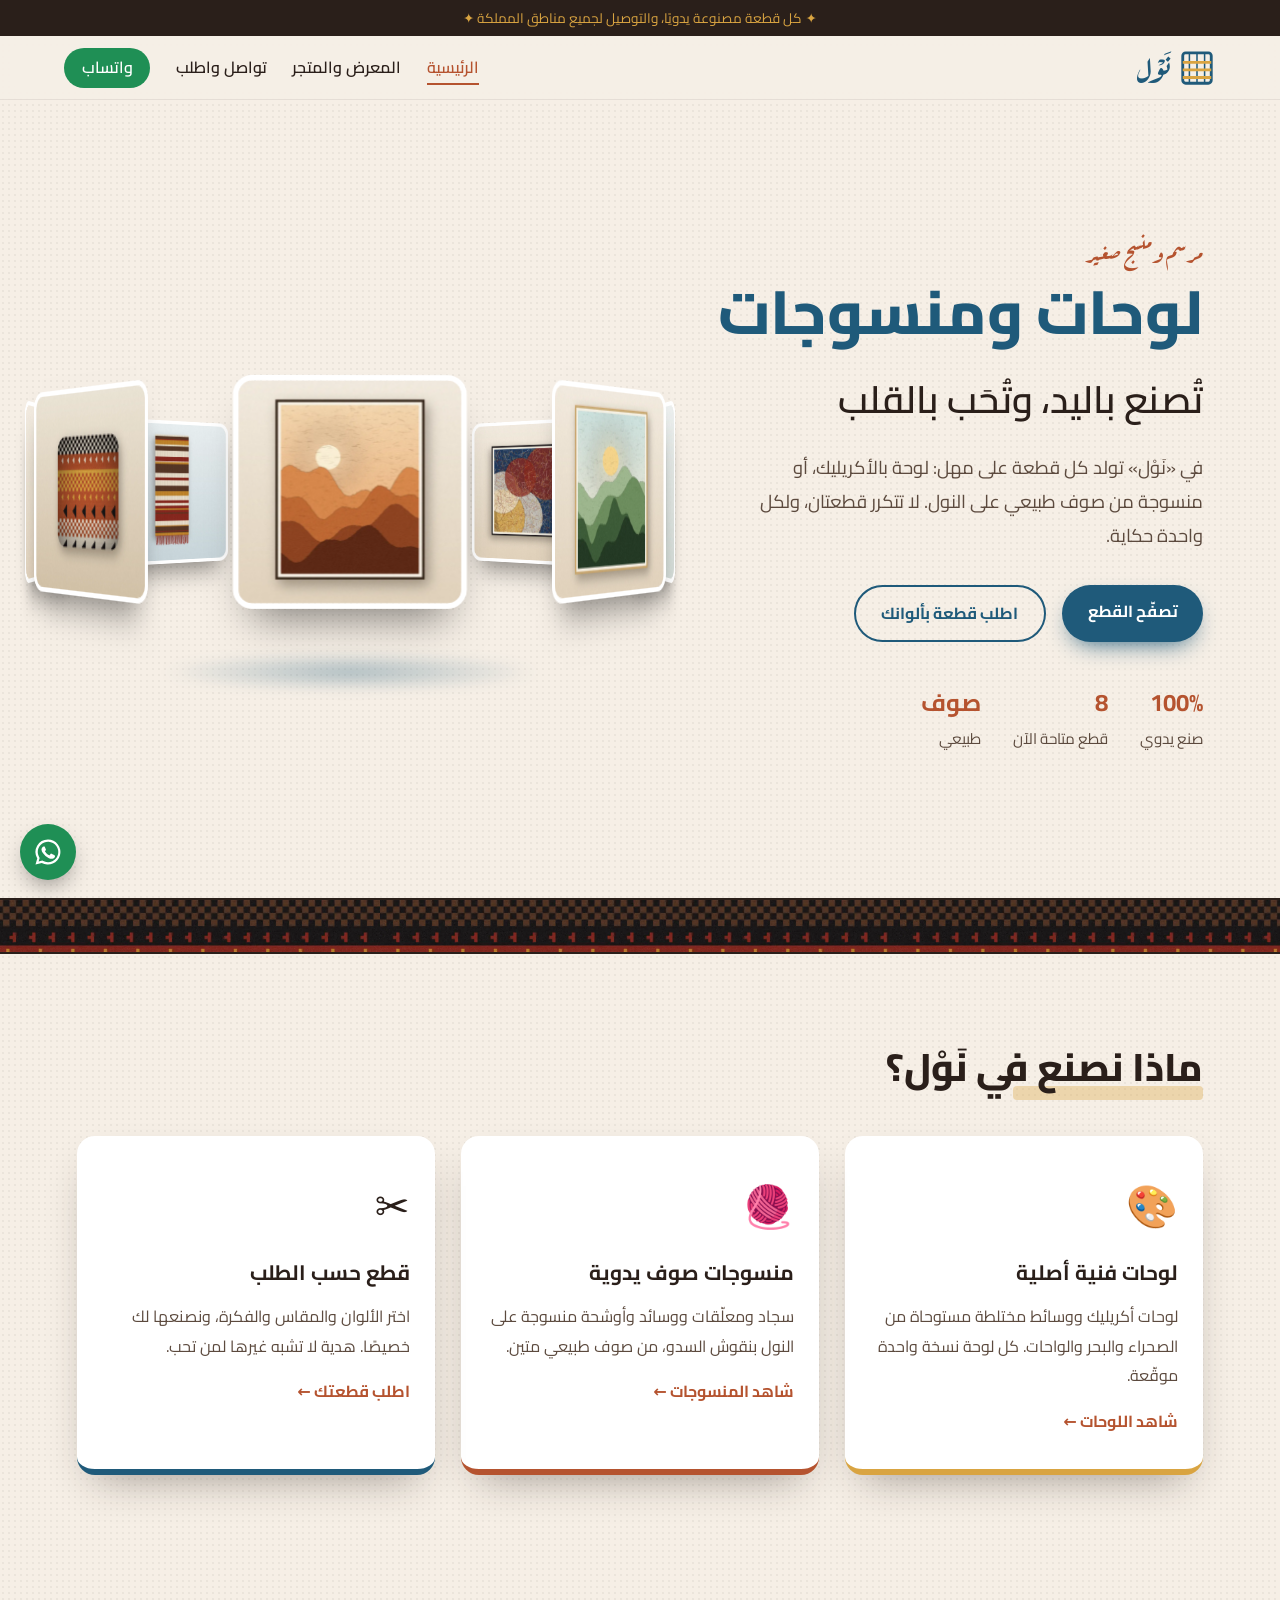
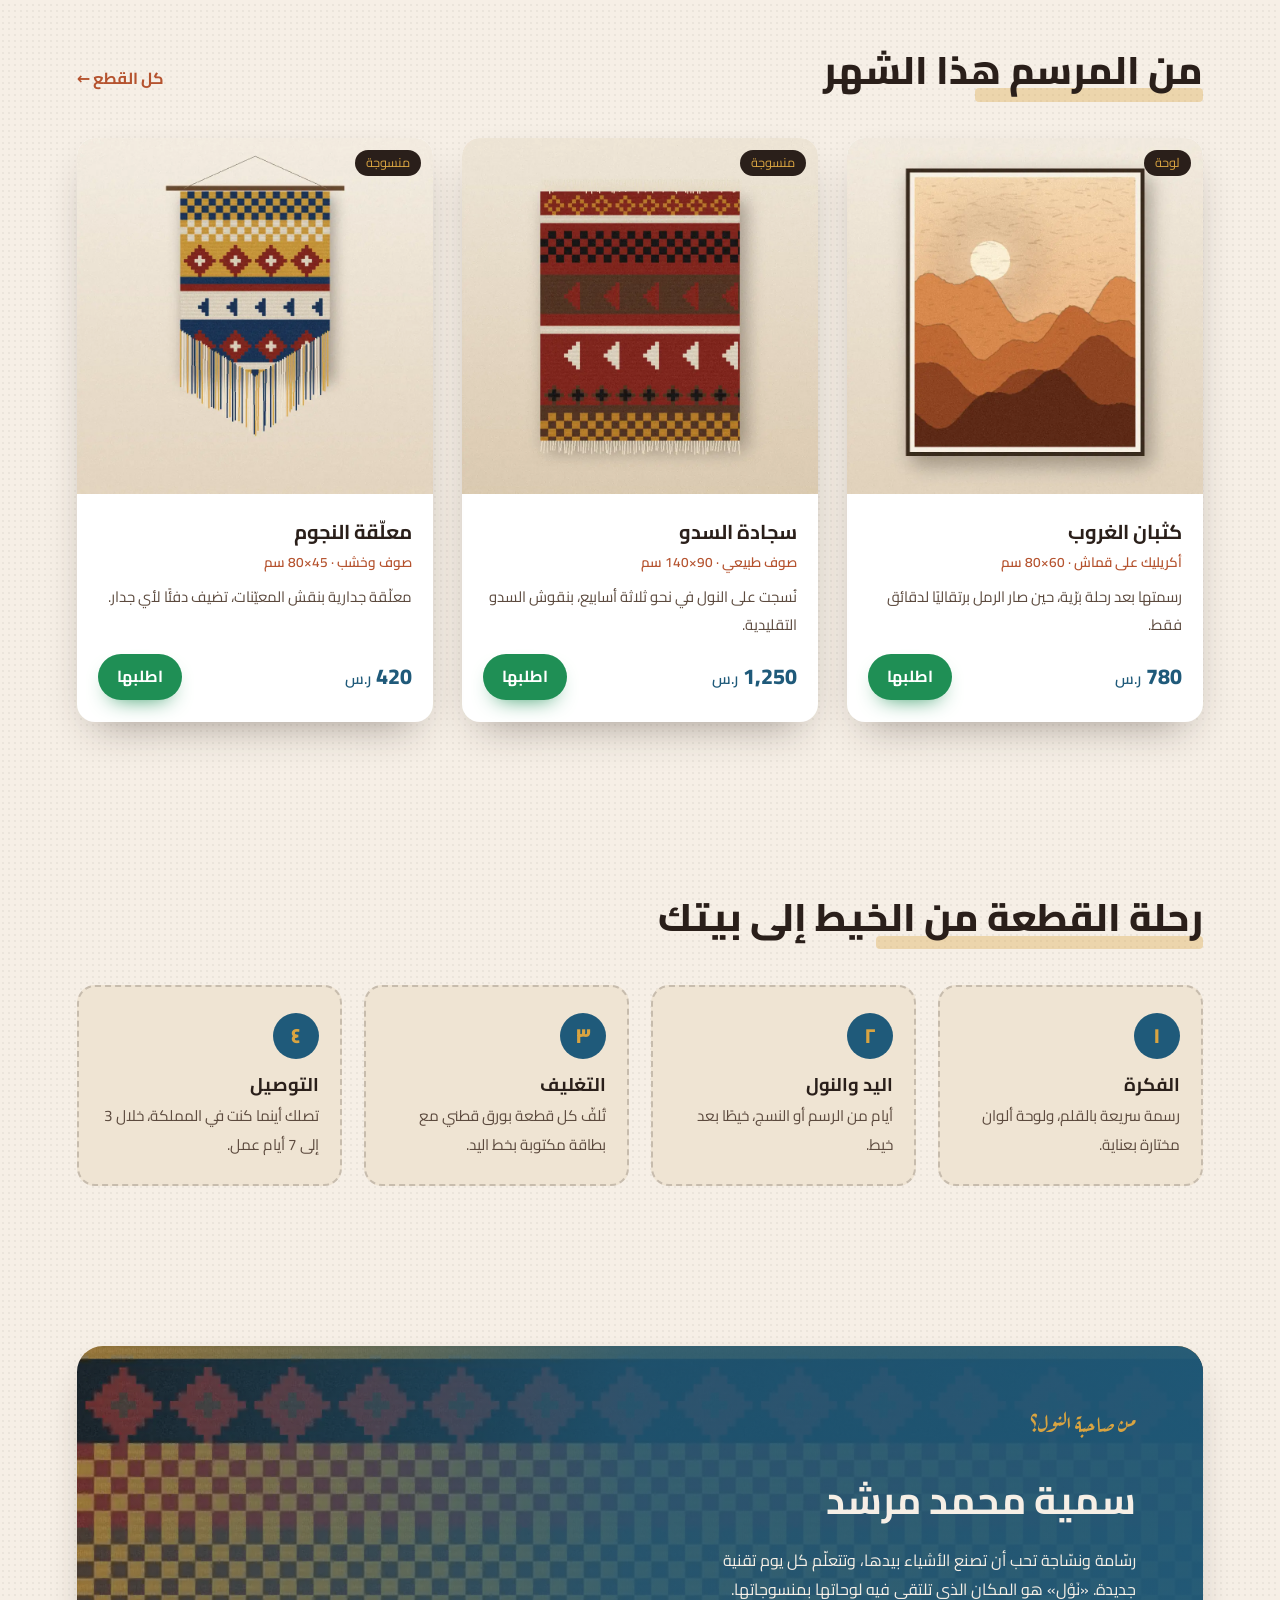
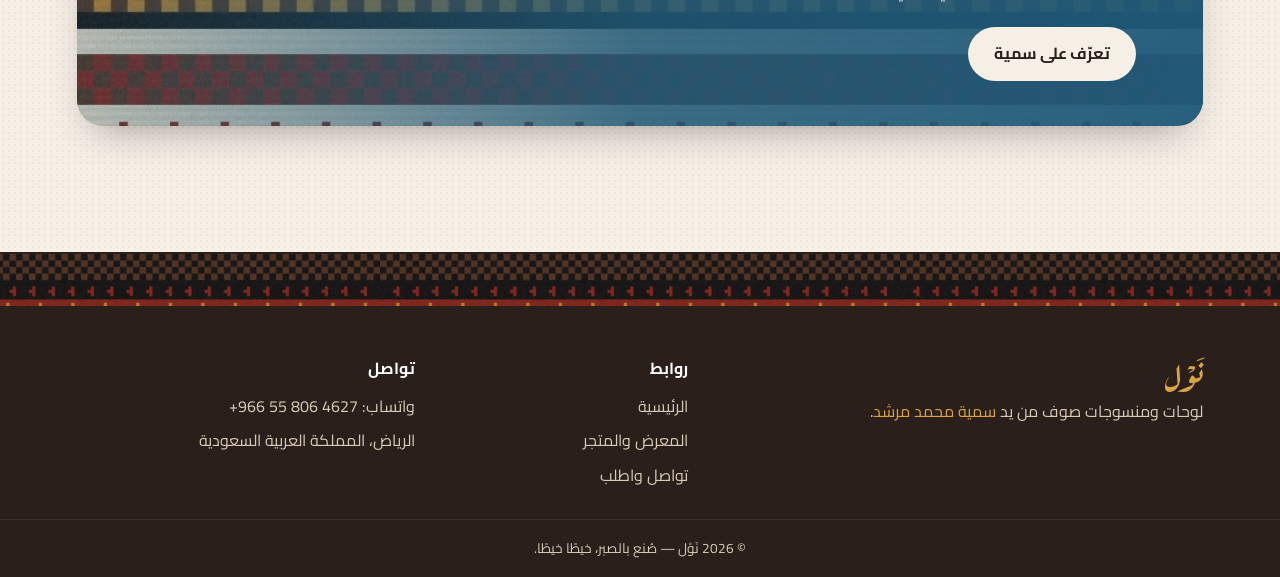
==== commit 50eb7b1c: "مطابقة دليل التكليف: اللون الأساسي #1f5a7a والترحيب بالاسم Co-Authored-By: Claude Opus 5.5 <noreply@" ====
--- a/index.html
+++ b/index.html
@@ -5,7 +5,7 @@
   <meta name="viewport" content="width=device-width, initial-scale=1.0">
   <title>نَوْل — لوحات ومنسوجات صوف يدوية</title>
   <meta name="description" content="لوحات فنية ومنسوجات صوف تُصنع يدويًا بنقوش السدو، والطلب عبر واتساب.">
-  <meta name="theme-color" content="#1f3a5f">
+  <meta name="theme-color" content="#1f5a7a">
   <link rel="preconnect" href="https://fonts.googleapis.com">
   <link rel="preconnect" href="https://fonts.gstatic.com" crossorigin>
   <link href="https://fonts.googleapis.com/css2?family=Aref+Ruqaa:wght@400;700&family=Cairo:wght@400;600;800&display=swap" rel="stylesheet">
--- a/style.css
+++ b/style.css
@@ -4,8 +4,8 @@
   --sand: #efe4d3;
   --ink: #2a1f1a;
   --ink-soft: #5c4a3e;
-  --indigo: #1f3a5f;
-  --indigo-2: #2b4f7a;
+  --indigo: #1f5a7a;
+  --indigo-2: #2a7396;
   --saffron: #d9a441;
   --clay: #b5532f;
   --wa: #1f8f55;
@@ -80,7 +80,7 @@
   box-shadow: 0 20px 30px -14px rgba(0,0,0,.5); border: 4px solid #fff;
 }
 .ring-item img { width: 100%; height: 100%; object-fit: cover; }
-.ring-floor { position: absolute; bottom: 30px; width: 70%; height: 40px; border-radius: 50%; background: radial-gradient(rgba(31,58,95,.35), transparent 70%); filter: blur(6px); }
+.ring-floor { position: absolute; bottom: 30px; width: 70%; height: 40px; border-radius: 50%; background: radial-gradient(rgba(31,90,122,.35), transparent 70%); filter: blur(6px); }
 @keyframes spin { from { transform: rotateX(-8deg) rotateY(0); } to { transform: rotateX(-8deg) rotateY(-360deg); } }
 
 /* الخدمات */
@@ -131,7 +131,7 @@
 .maker-text {
   position: absolute; inset: 0; display: flex; flex-direction: column; justify-content: center; align-items: flex-start;
   padding: 2rem 6%; color: var(--cream);
-  background: linear-gradient(to left, rgba(31,58,95,.95) 0%, rgba(31,58,95,.85) 50%, rgba(31,58,95,.2) 100%);
+  background: linear-gradient(to left, rgba(31,90,122,.95) 0%, rgba(31,90,122,.85) 50%, rgba(31,90,122,.2) 100%);
 }
 .maker-text .kicker { color: var(--saffron); }
 .maker-text h2 { font-size: clamp(1.7rem, 3.5vw, 2.4rem); }
@@ -203,7 +203,7 @@
   .steps { grid-template-columns: 1fr; }
   .footer-grid { grid-template-columns: 1fr; text-align: center; }
   .maker-card img { height: 460px; }
-  .maker-text { background: rgba(31,58,95,.88); align-items: center; text-align: center; }
+  .maker-text { background: rgba(31,90,122,.88); align-items: center; text-align: center; }
 }
 
 @media (prefers-reduced-motion: reduce) {
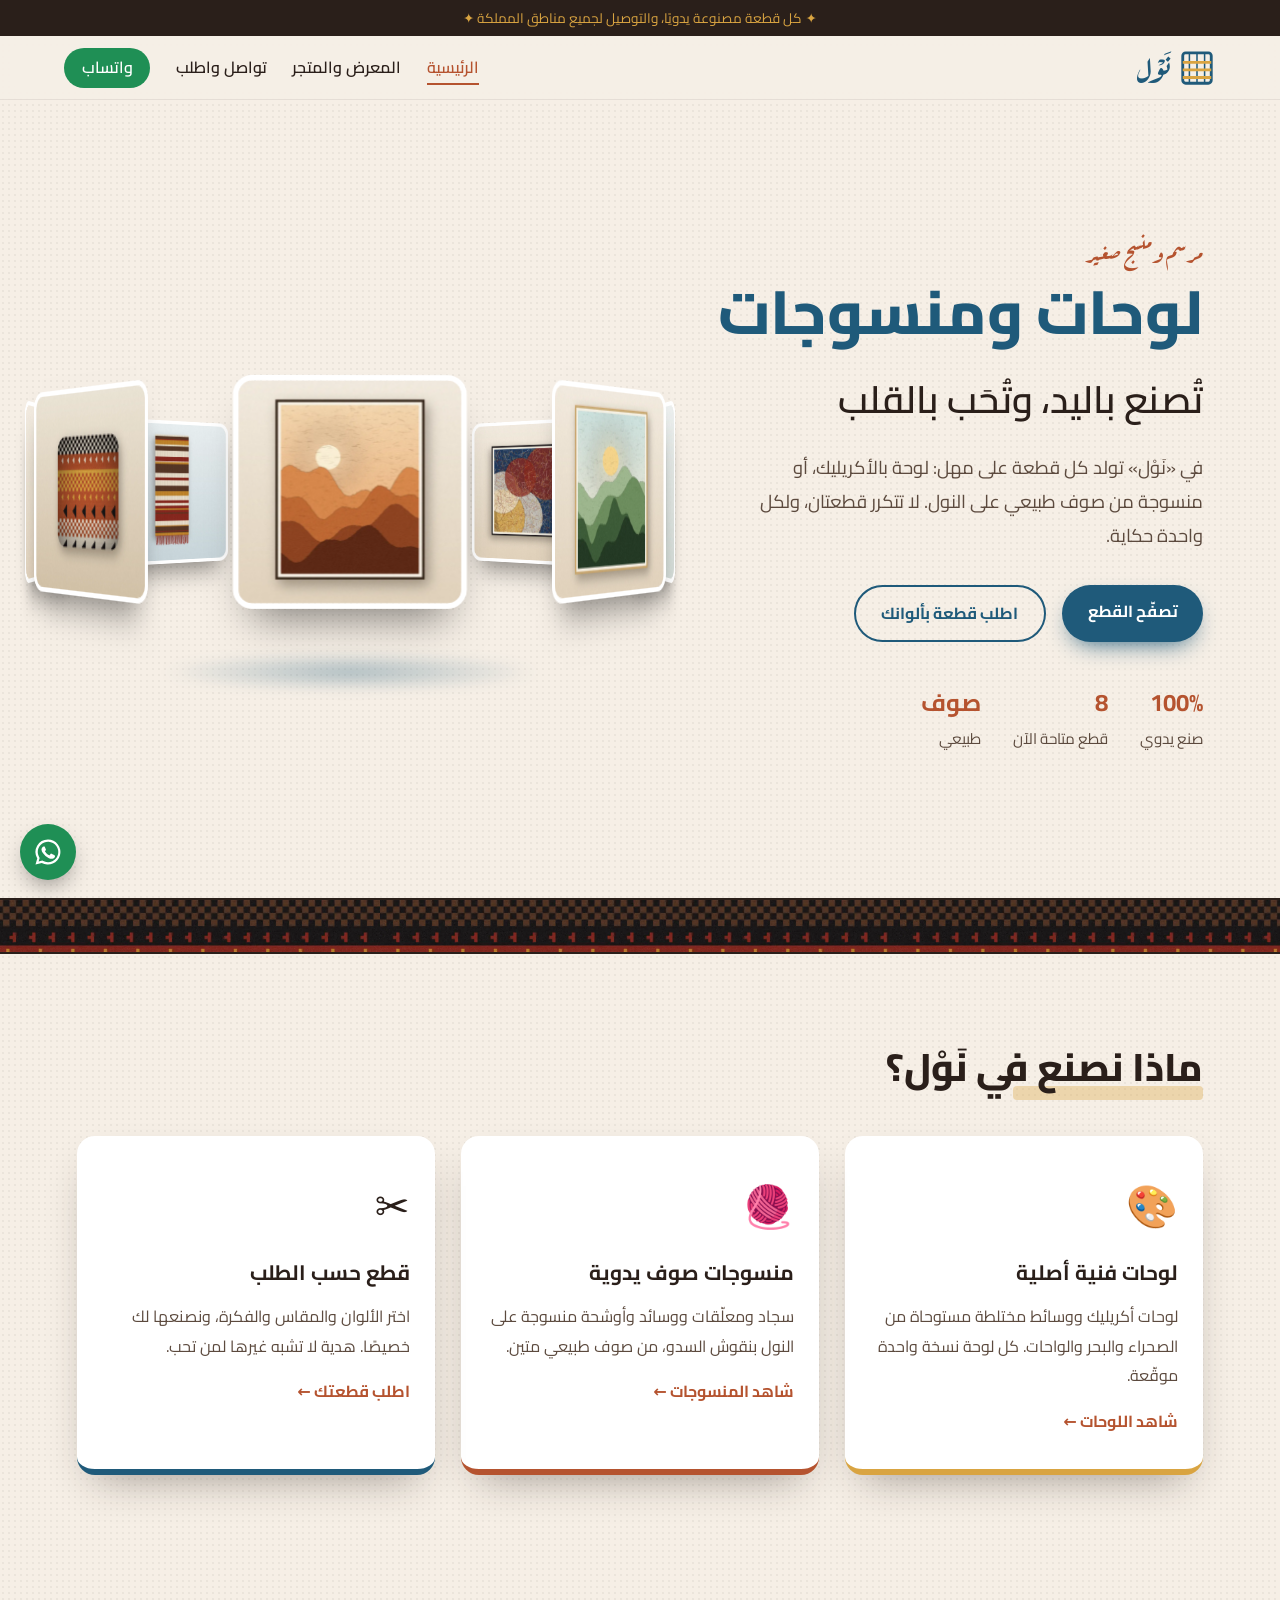
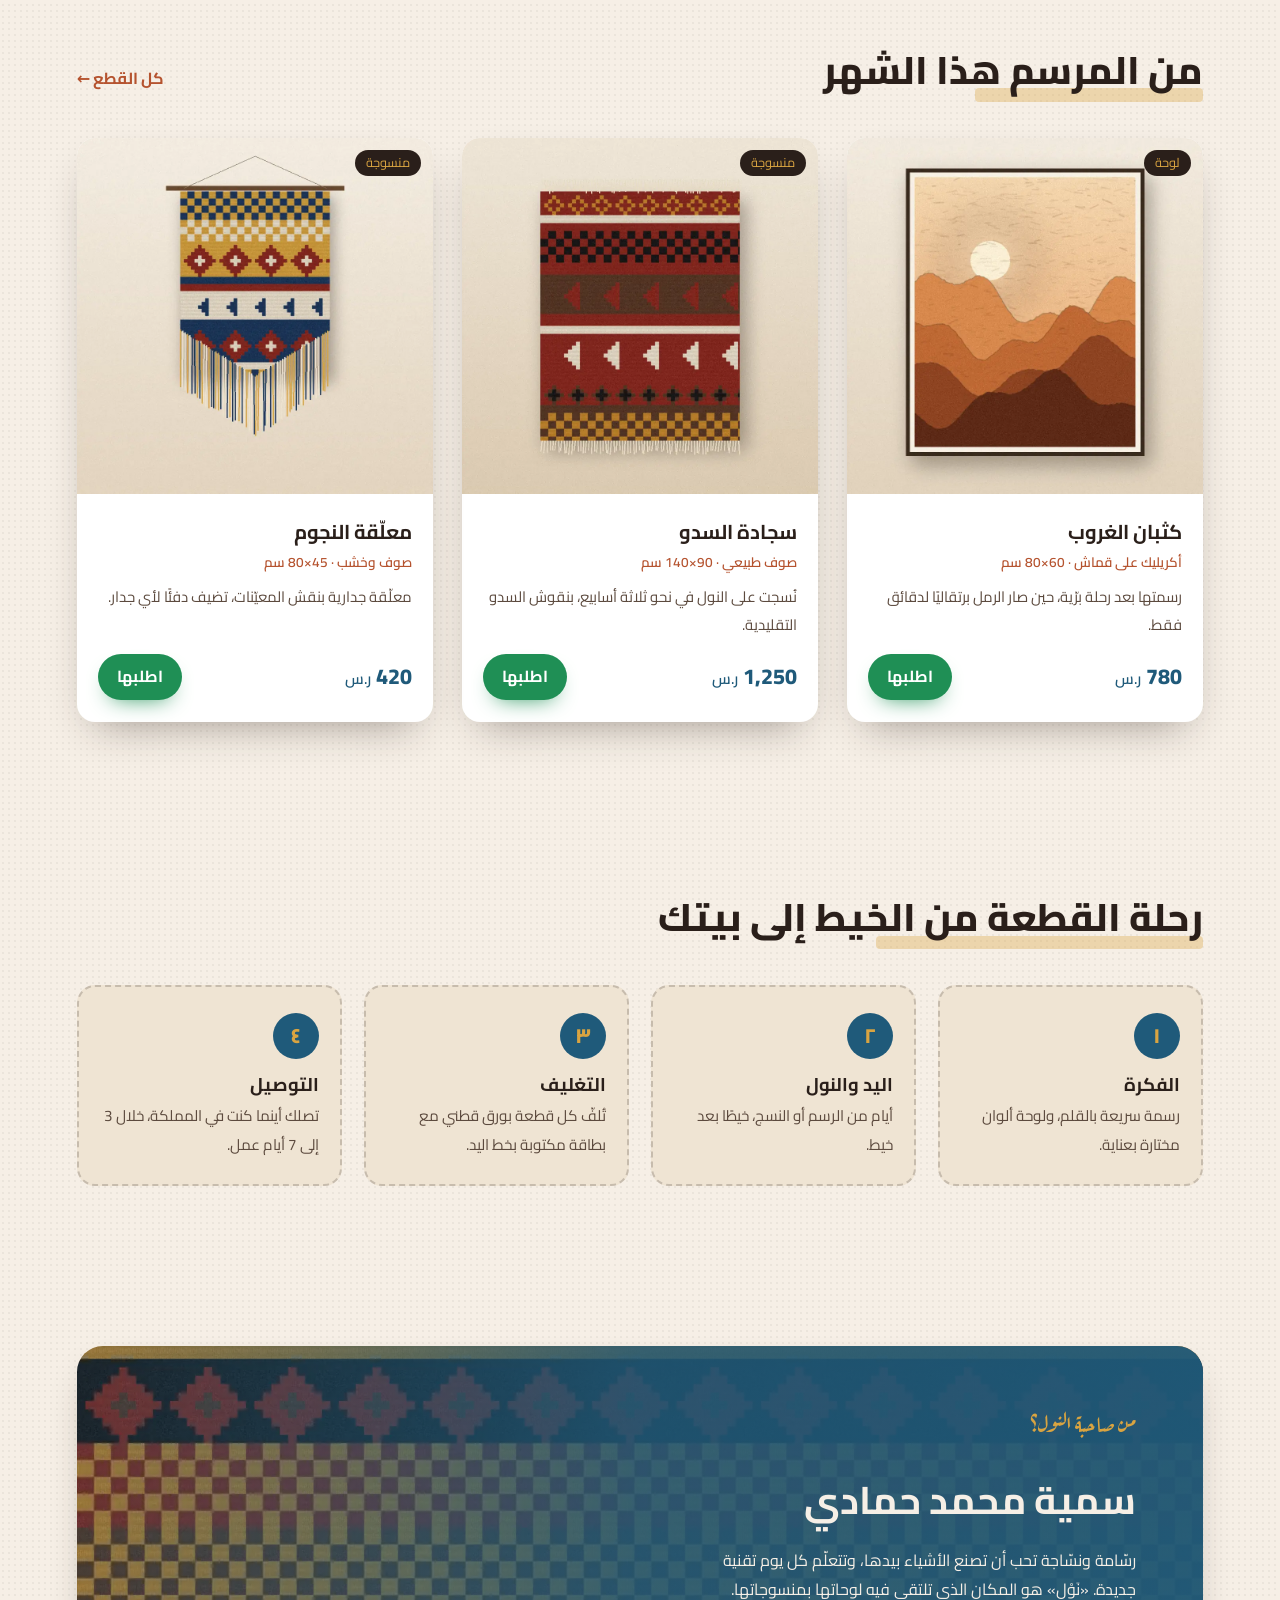
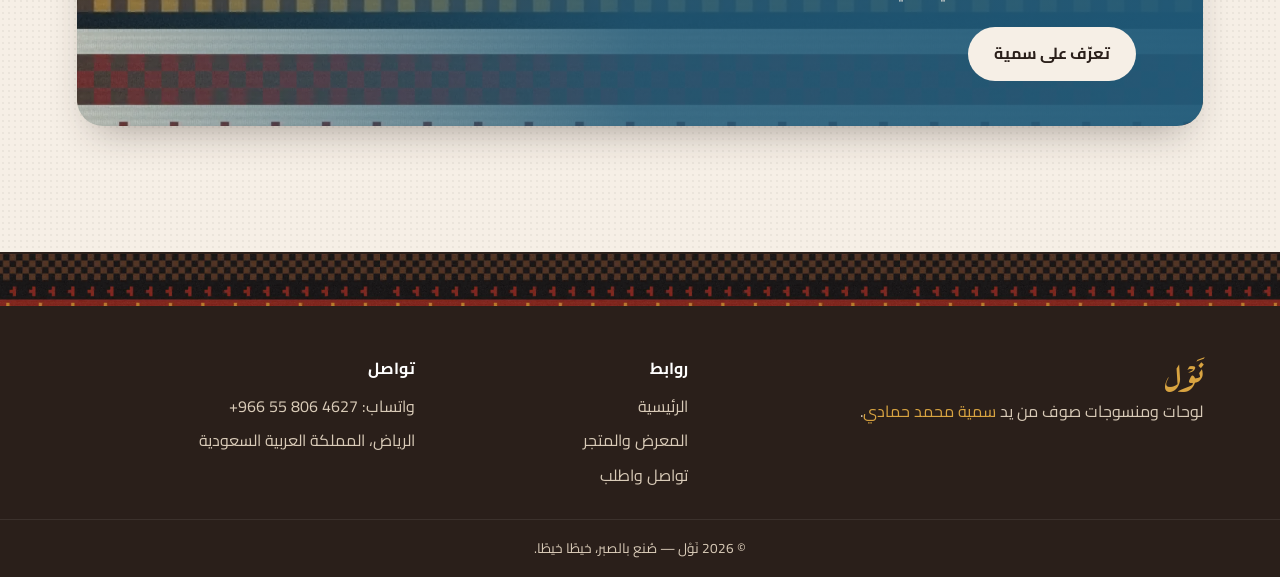
==== commit fabf89c6: "تحديث الاسم إلى سمية محمد حمادي وروابط المواقع Co-Authored-By: Claude Opus 5.5 <noreply@anthropic.co" ====
--- a/index.html
+++ b/index.html
@@ -136,9 +136,9 @@
         <img src="assets/images/workshop.webp" alt="" width="1600" height="600">
         <div class="maker-text">
           <p class="kicker">من صاحبة النول؟</p>
-          <h2>سمية محمد مرشد</h2>
+          <h2>سمية محمد حمادي</h2>
           <p>رسّامة ونسّاجة تحب أن تصنع الأشياء بيدها، وتتعلّم كل يوم تقنية جديدة. «نَوْل» هو المكان الذي تلتقي فيه لوحاتها بمنسوجاتها.</p>
-          <a class="btn btn-light" href="https://sumaya-morshed.pages.dev" target="_blank" rel="noopener">تعرّف على سمية</a>
+          <a class="btn btn-light" href="https://sumaya-hammadi.pages.dev" target="_blank" rel="noopener">تعرّف على سمية</a>
         </div>
       </div>
     </section>
@@ -149,7 +149,7 @@
     <div class="footer-grid">
       <div>
         <p class="footer-logo">نَوْل</p>
-        <p>لوحات ومنسوجات صوف من يد <a href="https://sumaya-morshed.pages.dev" target="_blank" rel="noopener">سمية محمد مرشد</a>.</p>
+        <p>لوحات ومنسوجات صوف من يد <a href="https://sumaya-hammadi.pages.dev" target="_blank" rel="noopener">سمية محمد حمادي</a>.</p>
       </div>
       <div>
         <p class="footer-h">روابط</p>
